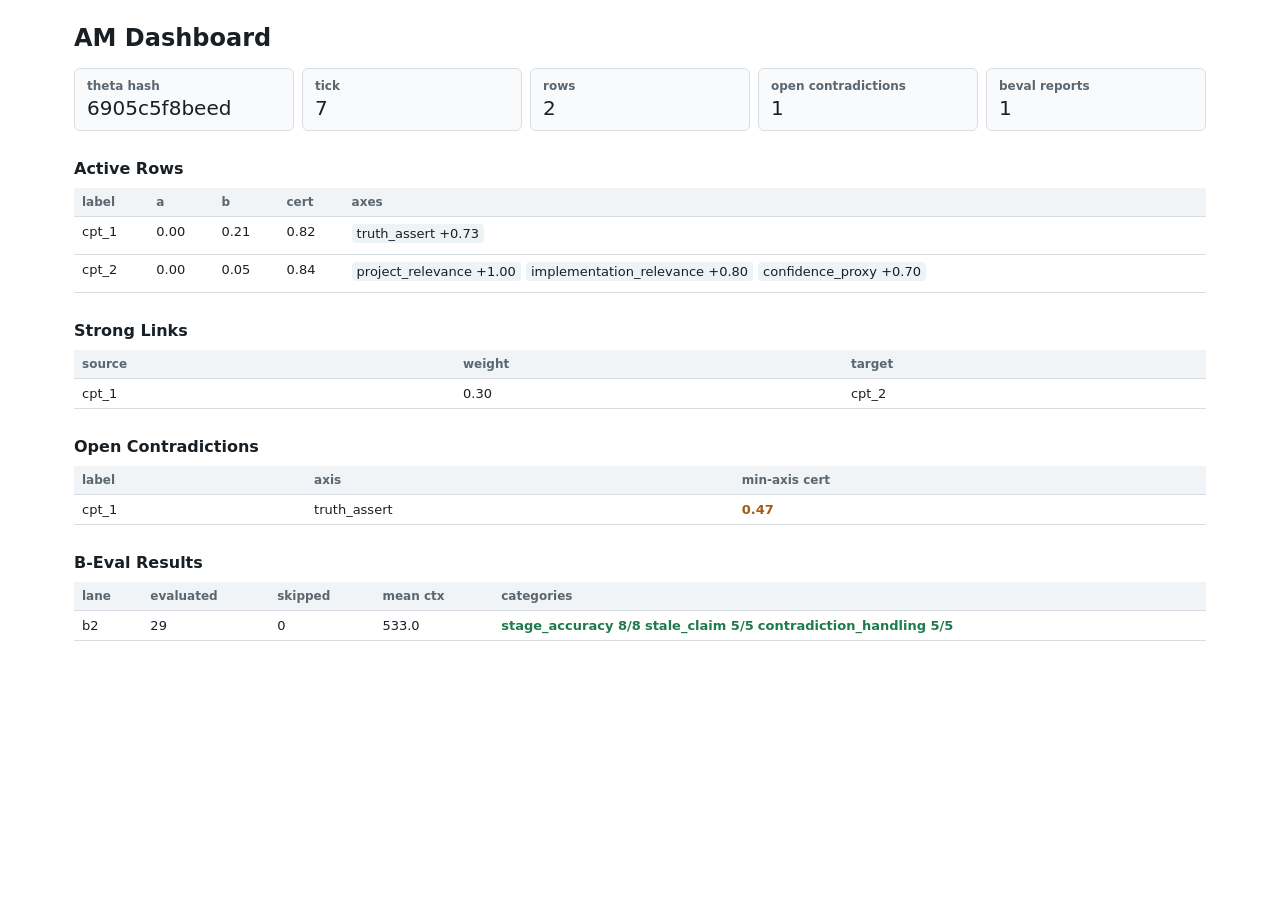
==== tests/golden/b05_dashboard.html @ 4dd63500 "B05: add static dashboard" ====
<!doctype html>
<html lang="en">
<head>
<meta charset="utf-8">
<meta name="viewport" content="width=device-width, initial-scale=1">
<title>AM Dashboard</title>
<style>
:root { color-scheme: light; --ink:#182026; --muted:#5a6670; --line:#d7dde2; --panel:#f8fafb; --good:#1f7a4d; --warn:#a45d12; --bad:#a12626; }
* { box-sizing: border-box; }
body { margin:0; font-family: ui-sans-serif, system-ui, -apple-system, BlinkMacSystemFont, "Segoe UI", sans-serif; color:var(--ink); background:#ffffff; }
main { max-width: 1180px; margin: 0 auto; padding: 24px; }
h1 { font-size: 24px; margin: 0 0 16px; letter-spacing: 0; }
h2 { font-size: 16px; margin: 28px 0 10px; letter-spacing: 0; }
.summary { display:grid; grid-template-columns: repeat(auto-fit, minmax(150px,1fr)); gap:8px; }
.metric { border:1px solid var(--line); border-radius:6px; padding:10px 12px; background:var(--panel); }
.metric b { display:block; font-size:12px; color:var(--muted); font-weight:600; }
.metric span { display:block; font-size:20px; margin-top:3px; }
table { width:100%; border-collapse: collapse; font-size:13px; }
th, td { border-bottom:1px solid var(--line); padding:7px 8px; text-align:left; vertical-align:top; }
th { color:var(--muted); font-size:12px; font-weight:700; background:#f1f4f6; }
.axis { display:inline-block; margin:0 5px 4px 0; padding:2px 5px; border-radius:4px; background:#eef3f6; }
.empty { color:var(--muted); font-style:italic; }
.good { color:var(--good); font-weight:700; }
.warn { color:var(--warn); font-weight:700; }
.bad { color:var(--bad); font-weight:700; }
</style>
</head>
<body>
<main>
<h1>AM Dashboard</h1>
<section class="summary" id="summary"></section>
<h2>Active Rows</h2>
<div id="active"></div>
<h2>Strong Links</h2>
<div id="links"></div>
<h2>Open Contradictions</h2>
<div id="contradictions"></div>
<h2>B-Eval Results</h2>
<div id="beval"></div>
</main>
<script id="am-data" type="application/json">{
  "schema": "AM-DASHBOARD-1",
  "snapshot": {
    "theta_hash": "6905c5f8beede6bd3dfd9fc403626eafb433488291667610d11f0db54f23520c",
    "tick": 7,
    "row_count": 2,
    "active_rows": [
      {
        "label": "cpt_1",
        "activation": 0.0,
        "baseline": 0.21228702,
        "certainty": 0.820119,
        "axes": [
          {
            "name": "truth_assert",
            "value": 0.73443204
          }
        ]
      },
      {
        "label": "cpt_2",
        "activation": 0.0,
        "baseline": 0.05364891,
        "certainty": 0.8350732,
        "axes": [
          {
            "name": "project_relevance",
            "value": 1.0
          },
          {
            "name": "implementation_relevance",
            "value": 0.8
          },
          {
            "name": "confidence_proxy",
            "value": 0.7
          }
        ]
      }
    ],
    "links": [
      {
        "source": "cpt_1",
        "target": "cpt_2",
        "weight": 0.3
      }
    ],
    "contradictions": [
      {
        "label": "cpt_1",
        "axis": "truth_assert",
        "min_axis_cert": 0.46990386
      }
    ],
    "goals": [
      "cpt_2"
    ]
  },
  "beval": [
    {
      "path": "tests/golden/b05_beval.json",
      "lane": "b2",
      "evaluated": 29,
      "skipped": 0,
      "mean_context_tokens": 533.0,
      "categories": [
        {
          "category": "stage_accuracy",
          "matched": 8,
          "total": 8,
          "accuracy": 1.0
        },
        {
          "category": "stale_claim",
          "matched": 5,
          "total": 5,
          "accuracy": 1.0
        },
        {
          "category": "contradiction_handling",
          "matched": 5,
          "total": 5,
          "accuracy": 1.0
        }
      ]
    }
  ]
}</script>
<script>
const data = JSON.parse(document.getElementById('am-data').textContent);
const esc = value => String(value).replace(/[&<>"]/g, ch => ({'&':'&amp;','<':'&lt;','>':'&gt;','"':'&quot;'}[ch]));
const metric = (name, value) => `<div class="metric"><b>${esc(name)}</b><span>${esc(value)}</span></div>`;
document.getElementById('summary').innerHTML = [
  metric('theta hash', data.snapshot.theta_hash.slice(0, 12)),
  metric('tick', data.snapshot.tick),
  metric('rows', data.snapshot.row_count),
  metric('open contradictions', data.snapshot.contradictions.length),
  metric('beval reports', data.beval.length)
].join('');
function table(headers, rows, empty) {
  if (!rows.length) return `<p class="empty">${esc(empty)}</p>`;
  return `<table><thead><tr>${headers.map(h => `<th>${esc(h)}</th>`).join('')}</tr></thead><tbody>${rows.join('')}</tbody></table>`;
}
document.getElementById('active').innerHTML = table(['label','a','b','cert','axes'], data.snapshot.active_rows.map(row =>
  `<tr><td>${esc(row.label)}</td><td>${row.activation.toFixed(2)}</td><td>${row.baseline.toFixed(2)}</td><td>${row.certainty.toFixed(2)}</td><td>${row.axes.map(axis => `<span class="axis">${esc(axis.name)} ${axis.value >= 0 ? '+' : ''}${axis.value.toFixed(2)}</span>`).join('')}</td></tr>`
), 'no allocated rows');
document.getElementById('links').innerHTML = table(['source','weight','target'], data.snapshot.links.map(link =>
  `<tr><td>${esc(link.source)}</td><td>${link.weight.toFixed(2)}</td><td>${esc(link.target)}</td></tr>`
), 'no links');
document.getElementById('contradictions').innerHTML = table(['label','axis','min-axis cert'], data.snapshot.contradictions.map(item =>
  `<tr><td>${esc(item.label)}</td><td>${esc(item.axis)}</td><td class="warn">${item.min_axis_cert.toFixed(2)}</td></tr>`
), 'no open contradictions');
document.getElementById('beval').innerHTML = table(['lane','evaluated','skipped','mean ctx','categories'], data.beval.map(report =>
  `<tr><td>${esc(report.lane)}</td><td>${report.evaluated}</td><td>${report.skipped}</td><td>${report.mean_context_tokens.toFixed(1)}</td><td>${report.categories.map(cat => `<span class="${cat.accuracy === 1 ? 'good' : cat.accuracy === 0 ? 'bad' : 'warn'}">${esc(cat.category)} ${cat.matched}/${cat.total}</span>`).join(' ')}</td></tr>`
), 'no beval results supplied');
</script>
</body>
</html>
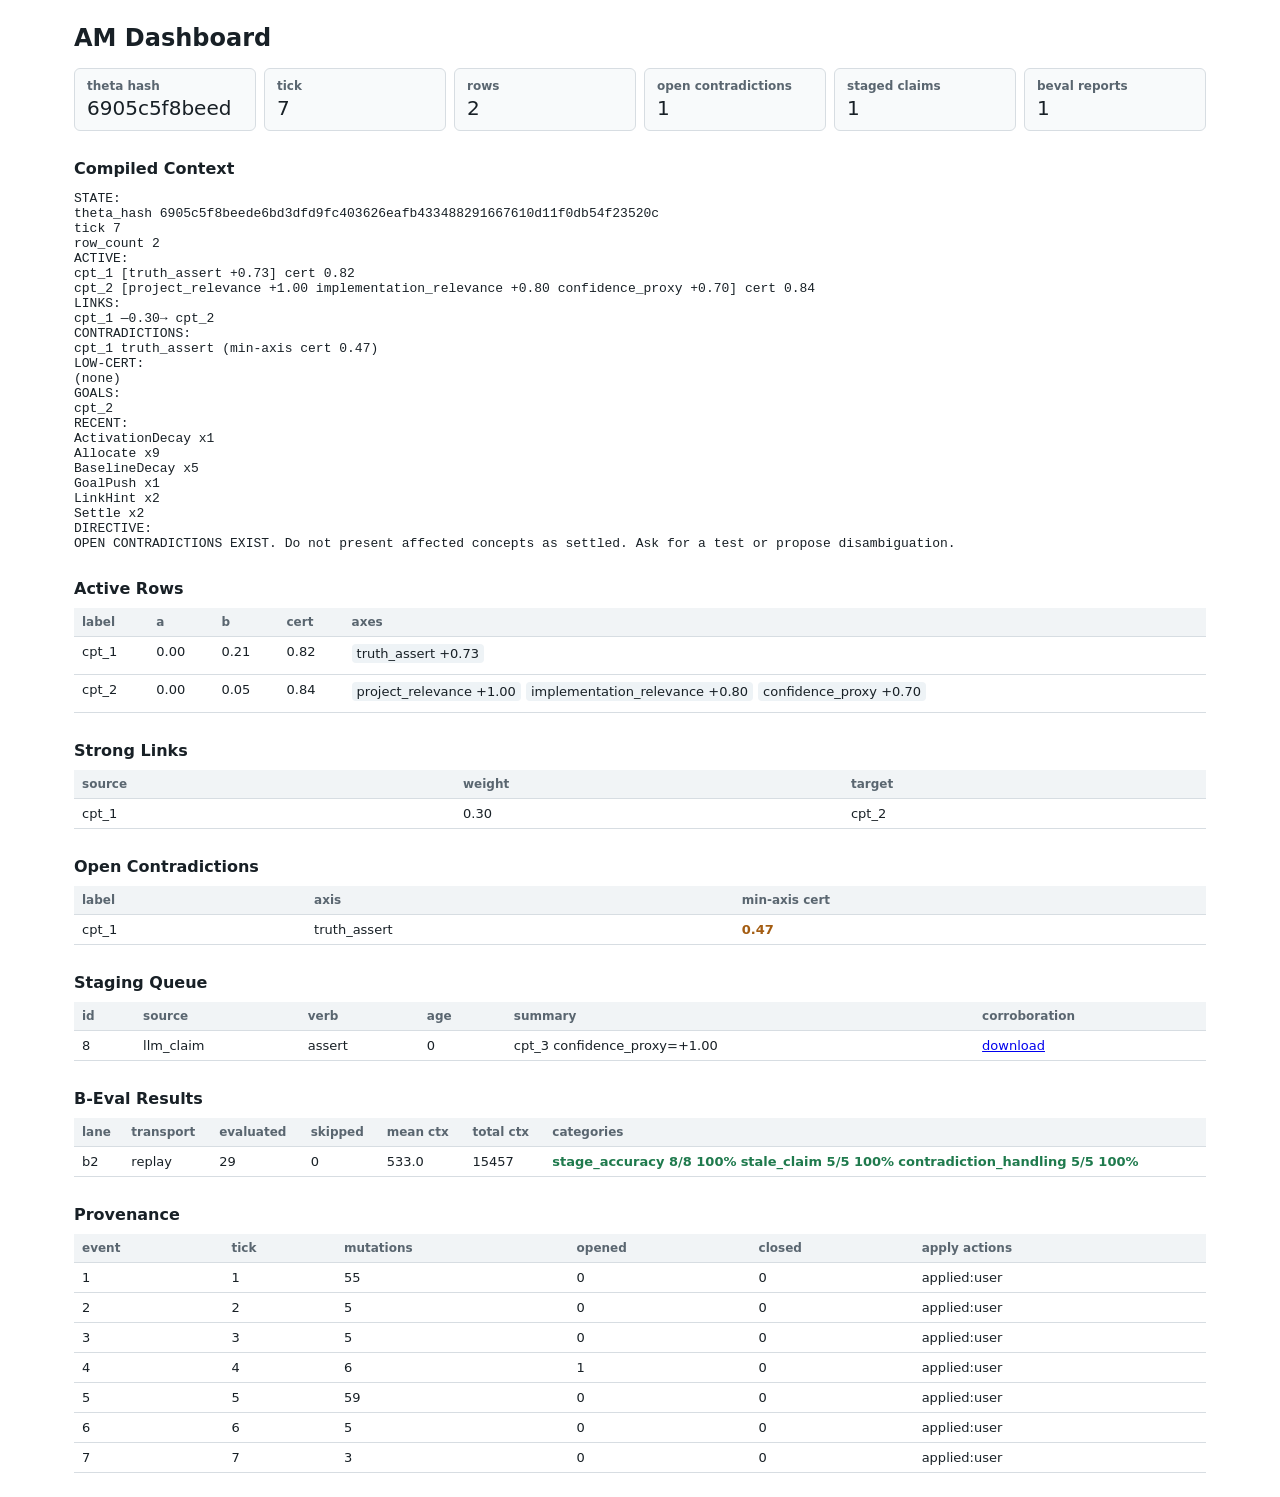
==== commit 25536c6d: "B08: close Night2 audit gaps" ====
--- a/tests/golden/b05_dashboard.html
+++ b/tests/golden/b05_dashboard.html
@@ -29,17 +29,24 @@
 <main>
 <h1>AM Dashboard</h1>
 <section class="summary" id="summary"></section>
+<h2>Compiled Context</h2>
+<pre id="compiled-context"></pre>
 <h2>Active Rows</h2>
 <div id="active"></div>
 <h2>Strong Links</h2>
 <div id="links"></div>
 <h2>Open Contradictions</h2>
 <div id="contradictions"></div>
+<h2>Staging Queue</h2>
+<div id="staging"></div>
 <h2>B-Eval Results</h2>
 <div id="beval"></div>
+<h2>Provenance</h2>
+<div id="provenance"></div>
 </main>
 <script id="am-data" type="application/json">{
   "schema": "AM-DASHBOARD-1",
+  "compiled_context": "STATE:\ntheta_hash 6905c5f8beede6bd3dfd9fc403626eafb433488291667610d11f0db54f23520c\ntick 7\nrow_count 2\nACTIVE:\ncpt_1 [truth_assert +0.73] cert 0.82\ncpt_2 [project_relevance +1.00 implementation_relevance +0.80 confidence_proxy +0.70] cert 0.84\nLINKS:\ncpt_1 —0.30→ cpt_2\nCONTRADICTIONS:\ncpt_1 truth_assert (min-axis cert 0.47)\nLOW-CERT:\n(none)\nGOALS:\ncpt_2\nRECENT:\nActivationDecay x1\nAllocate x9\nBaselineDecay x5\nGoalPush x1\nLinkHint x2\nSettle x2\nDIRECTIVE:\nOPEN CONTRADICTIONS EXIST. Do not present affected concepts as settled. Ask for a test or propose disambiguation.\n",
   "snapshot": {
     "theta_hash": "6905c5f8beede6bd3dfd9fc403626eafb433488291667610d11f0db54f23520c",
     "tick": 7,
@@ -96,13 +103,28 @@
       "cpt_2"
     ]
   },
+  "staging": {
+    "applied_event_count": 7,
+    "entries": [
+      {
+        "id": 8,
+        "source": "llm_claim",
+        "verb": "assert",
+        "summary": "cpt_3 confidence_proxy=+1.00",
+        "age": 0,
+        "corroboration_template": "{\"grammar\":\"EG-1\"}\n{\"args\":{\"axes\":[{\"axis\":\"confidence_proxy\",\"value\":1.0}],\"concept\":\"cpt_3\"},\"id\":9,\"session_id\":\"dash\",\"source\":\"test_verified\",\"verb\":\"assert\"}\n"
+      }
+    ]
+  },
   "beval": [
     {
       "path": "tests/golden/b05_beval.json",
       "lane": "b2",
+      "transport": "replay",
       "evaluated": 29,
       "skipped": 0,
       "mean_context_tokens": 533.0,
+      "total_context_tokens": 15457,
       "categories": [
         {
           "category": "stage_accuracy",
@@ -124,23 +146,98 @@
         }
       ]
     }
+  ],
+  "provenance": [
+    {
+      "event_id": 1,
+      "tick": 1,
+      "mutations": 55,
+      "opened": 0,
+      "closed": 0,
+      "actions": [
+        "applied:user"
+      ]
+    },
+    {
+      "event_id": 2,
+      "tick": 2,
+      "mutations": 5,
+      "opened": 0,
+      "closed": 0,
+      "actions": [
+        "applied:user"
+      ]
+    },
+    {
+      "event_id": 3,
+      "tick": 3,
+      "mutations": 5,
+      "opened": 0,
+      "closed": 0,
+      "actions": [
+        "applied:user"
+      ]
+    },
+    {
+      "event_id": 4,
+      "tick": 4,
+      "mutations": 6,
+      "opened": 1,
+      "closed": 0,
+      "actions": [
+        "applied:user"
+      ]
+    },
+    {
+      "event_id": 5,
+      "tick": 5,
+      "mutations": 59,
+      "opened": 0,
+      "closed": 0,
+      "actions": [
+        "applied:user"
+      ]
+    },
+    {
+      "event_id": 6,
+      "tick": 6,
+      "mutations": 5,
+      "opened": 0,
+      "closed": 0,
+      "actions": [
+        "applied:user"
+      ]
+    },
+    {
+      "event_id": 7,
+      "tick": 7,
+      "mutations": 3,
+      "opened": 0,
+      "closed": 0,
+      "actions": [
+        "applied:user"
+      ]
+    }
   ]
 }</script>
 <script>
 const data = JSON.parse(document.getElementById('am-data').textContent);
 const esc = value => String(value).replace(/[&<>"]/g, ch => ({'&':'&amp;','<':'&lt;','>':'&gt;','"':'&quot;'}[ch]));
 const metric = (name, value) => `<div class="metric"><b>${esc(name)}</b><span>${esc(value)}</span></div>`;
+const templateHref = value => `data:text/plain;charset=utf-8,${encodeURIComponent(value)}`;
 document.getElementById('summary').innerHTML = [
   metric('theta hash', data.snapshot.theta_hash.slice(0, 12)),
   metric('tick', data.snapshot.tick),
   metric('rows', data.snapshot.row_count),
   metric('open contradictions', data.snapshot.contradictions.length),
+  metric('staged claims', data.staging.entries.length),
   metric('beval reports', data.beval.length)
 ].join('');
 function table(headers, rows, empty) {
   if (!rows.length) return `<p class="empty">${esc(empty)}</p>`;
   return `<table><thead><tr>${headers.map(h => `<th>${esc(h)}</th>`).join('')}</tr></thead><tbody>${rows.join('')}</tbody></table>`;
 }
+document.getElementById('compiled-context').textContent = data.compiled_context;
 document.getElementById('active').innerHTML = table(['label','a','b','cert','axes'], data.snapshot.active_rows.map(row =>
   `<tr><td>${esc(row.label)}</td><td>${row.activation.toFixed(2)}</td><td>${row.baseline.toFixed(2)}</td><td>${row.certainty.toFixed(2)}</td><td>${row.axes.map(axis => `<span class="axis">${esc(axis.name)} ${axis.value >= 0 ? '+' : ''}${axis.value.toFixed(2)}</span>`).join('')}</td></tr>`
 ), 'no allocated rows');
@@ -150,9 +247,15 @@
 document.getElementById('contradictions').innerHTML = table(['label','axis','min-axis cert'], data.snapshot.contradictions.map(item =>
   `<tr><td>${esc(item.label)}</td><td>${esc(item.axis)}</td><td class="warn">${item.min_axis_cert.toFixed(2)}</td></tr>`
 ), 'no open contradictions');
-document.getElementById('beval').innerHTML = table(['lane','evaluated','skipped','mean ctx','categories'], data.beval.map(report =>
-  `<tr><td>${esc(report.lane)}</td><td>${report.evaluated}</td><td>${report.skipped}</td><td>${report.mean_context_tokens.toFixed(1)}</td><td>${report.categories.map(cat => `<span class="${cat.accuracy === 1 ? 'good' : cat.accuracy === 0 ? 'bad' : 'warn'}">${esc(cat.category)} ${cat.matched}/${cat.total}</span>`).join(' ')}</td></tr>`
+document.getElementById('staging').innerHTML = table(['id','source','verb','age','summary','corroboration'], data.staging.entries.map(entry =>
+  `<tr><td>${entry.id}</td><td>${esc(entry.source)}</td><td>${esc(entry.verb)}</td><td>${entry.age}</td><td>${esc(entry.summary)}</td><td><a download="corroborate_${entry.id}.eg1" href="${templateHref(entry.corroboration_template)}">download</a></td></tr>`
+), 'no staged claims');
+document.getElementById('beval').innerHTML = table(['lane','transport','evaluated','skipped','mean ctx','total ctx','categories'], data.beval.map(report =>
+  `<tr><td>${esc(report.lane)}</td><td>${esc(report.transport)}</td><td>${report.evaluated}</td><td>${report.skipped}</td><td>${report.mean_context_tokens.toFixed(1)}</td><td>${report.total_context_tokens}</td><td>${report.categories.map(cat => `<span class="${cat.accuracy === 1 ? 'good' : cat.accuracy === 0 ? 'bad' : 'warn'}">${esc(cat.category)} ${cat.matched}/${cat.total} ${(cat.accuracy * 100).toFixed(0)}%</span>`).join(' ')}</td></tr>`
 ), 'no beval results supplied');
+document.getElementById('provenance').innerHTML = table(['event','tick','mutations','opened','closed','apply actions'], data.provenance.map(row =>
+  `<tr><td>${row.event_id}</td><td>${row.tick}</td><td>${row.mutations}</td><td>${row.opened}</td><td>${row.closed}</td><td>${row.actions.map(esc).join(', ') || '<span class="empty">none</span>'}</td></tr>`
+), 'no trace events supplied');
 </script>
 </body>
 </html>
